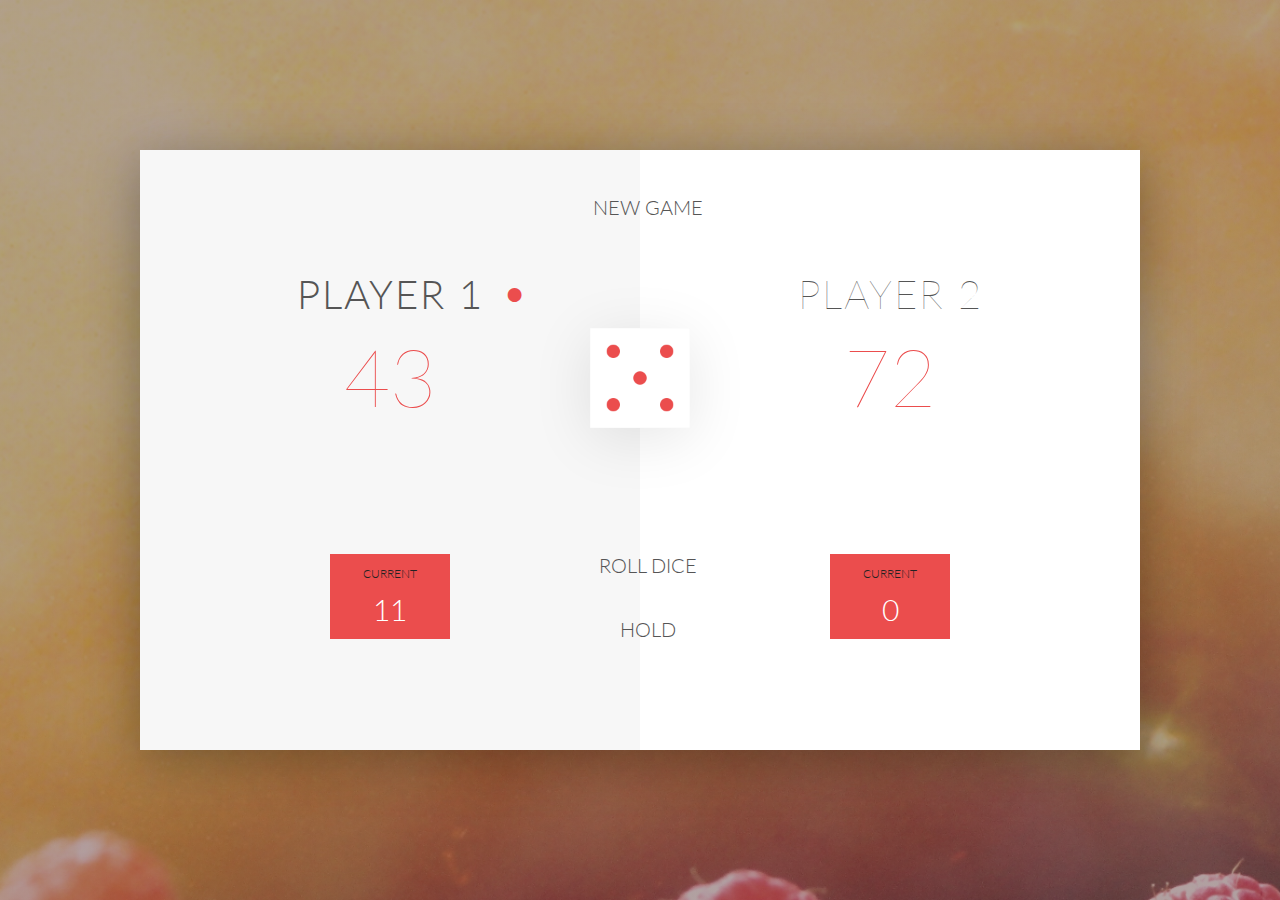
==== completeJavascript/4-DOM-Pig-Game/index.html @ 82f123b0 "Section 4:  The DOM" ====
<!DOCTYPE html>
<html lang="en">
    <head>
        <meta charset="UTF-8">
        <link href="https://fonts.googleapis.com/css?family=Lato:100,300,600" rel="stylesheet" type="text/css">
        <link href="http://code.ionicframework.com/ionicons/2.0.1/css/ionicons.min.css" rel="stylesheet" type="text/css">
        <link type="text/css" rel="stylesheet" href="style.css">
        
        <title>Pig Game</title>
    </head>

    <body>
        <div class="wrapper clearfix">
            <div class="player-0-panel active">
                <div class="player-name" id="name-0">Player 1</div>
                <div class="player-score" id="score-0">43</div>
                <div class="player-current-box">
                    <div class="player-current-label">Current</div>
                    <div class="player-current-score" id="current-0">11</div>
                </div>
            </div>
            
            <div class="player-1-panel">
                <div class="player-name" id="name-1">Player 2</div>
                <div class="player-score" id="score-1">72</div>
                <div class="player-current-box">
                    <div class="player-current-label">Current</div>
                    <div class="player-current-score" id="current-1">0</div>
                </div>
            </div>
            
            <button class="btn-new"><i class="ion-ios-plus-outline"></i>New game</button>
            <button class="btn-roll"><i class="ion-ios-loop"></i>Roll dice</button>
            <button class="btn-hold"><i class="ion-ios-download-outline"></i>Hold</button>
            
            <img src="dice-5.png" alt="Dice" class="dice">
        </div>
        
        <script src="app.js"></script>
    </body>
</html>
---- completeJavascript/4-DOM-Pig-Game/style.css ----
/**********************************************
*** GENERAL
**********************************************/

* {
    margin: 0;
    padding: 0;
    box-sizing: border-box;
    
}

.clearfix::after {
    content: "";
    display: table;
    clear: both;
}

body {
    background-image: linear-gradient(rgba(62, 20, 20, 0.4), rgba(62, 20, 20, 0.4)), url(back.jpg);
    background-size: cover;
    background-position: center;
    font-family: Lato;
    font-weight: 300;
    position: relative;
    height: 100vh;
    color: #555;
}

.wrapper {
    width: 1000px;
    position: absolute;
    top: 50%;
    left: 50%;
    transform: translate(-50%, -50%);
    background-color: #fff;
    box-shadow: 0px 10px 50px rgba(0, 0, 0, 0.3);
    overflow: hidden;
}

.player-0-panel,
.player-1-panel {
    width: 50%;
    float: left;
    height: 600px;
    padding: 100px;
}



/**********************************************
*** PLAYERS
**********************************************/

.player-name {
    font-size: 40px;
    text-align: center;
    text-transform: uppercase;
    letter-spacing: 2px;
    font-weight: 100;
    margin-top: 20px;
    margin-bottom: 10px;
    position: relative;
}

.player-score {
    text-align: center;
    font-size: 80px;
    font-weight: 100;
    color: #EB4D4D;
    margin-bottom: 130px;
}

.active { background-color: #f7f7f7; }
.active .player-name { font-weight: 300; }

.active .player-name::after {
    content: "\2022";
    font-size: 47px;
    position: absolute;
    color: #EB4D4D;
    top: -7px;
    right: 10px;
    
}

.player-current-box {
    background-color: #EB4D4D;
    color: #fff;
    width: 40%;
    margin: 0 auto;
    padding: 12px;
    text-align: center;
}

.player-current-label {
    text-transform: uppercase;
    margin-bottom: 10px;
    font-size: 12px;
    color: #222;
}

.player-current-score {
    font-size: 30px;
}

button {
    position: absolute;
    width: 200px;
    left: 50%;
    transform: translateX(-50%);
    color: #555;
    background: none;
    border: none;
    font-family: Lato;
    font-size: 20px;
    text-transform: uppercase;
    cursor: pointer;
    font-weight: 300;
    transition: background-color 0.3s, color 0.3s;
}

button:hover { font-weight: 600; }
button:hover i { margin-right: 20px; }

button:focus {
    outline: none;
}

i {
    color: #EB4D4D;
    display: inline-block;
    margin-right: 15px;
    font-size: 32px;
    line-height: 1;
    vertical-align: text-top;
    margin-top: -4px;
    transition: margin 0.3s;
}

.btn-new { top: 45px;}
.btn-roll { top: 403px;}
.btn-hold { top: 467px;}

.dice {
    position: absolute;
    left: 50%;
    top: 178px;
    transform: translateX(-50%);
    height: 100px;
    box-shadow: 0px 10px 60px rgba(0, 0, 0, 0.10);
}

.winner { background-color: #f7f7f7; }
.winner .player-name { font-weight: 300; color: #EB4D4D; }
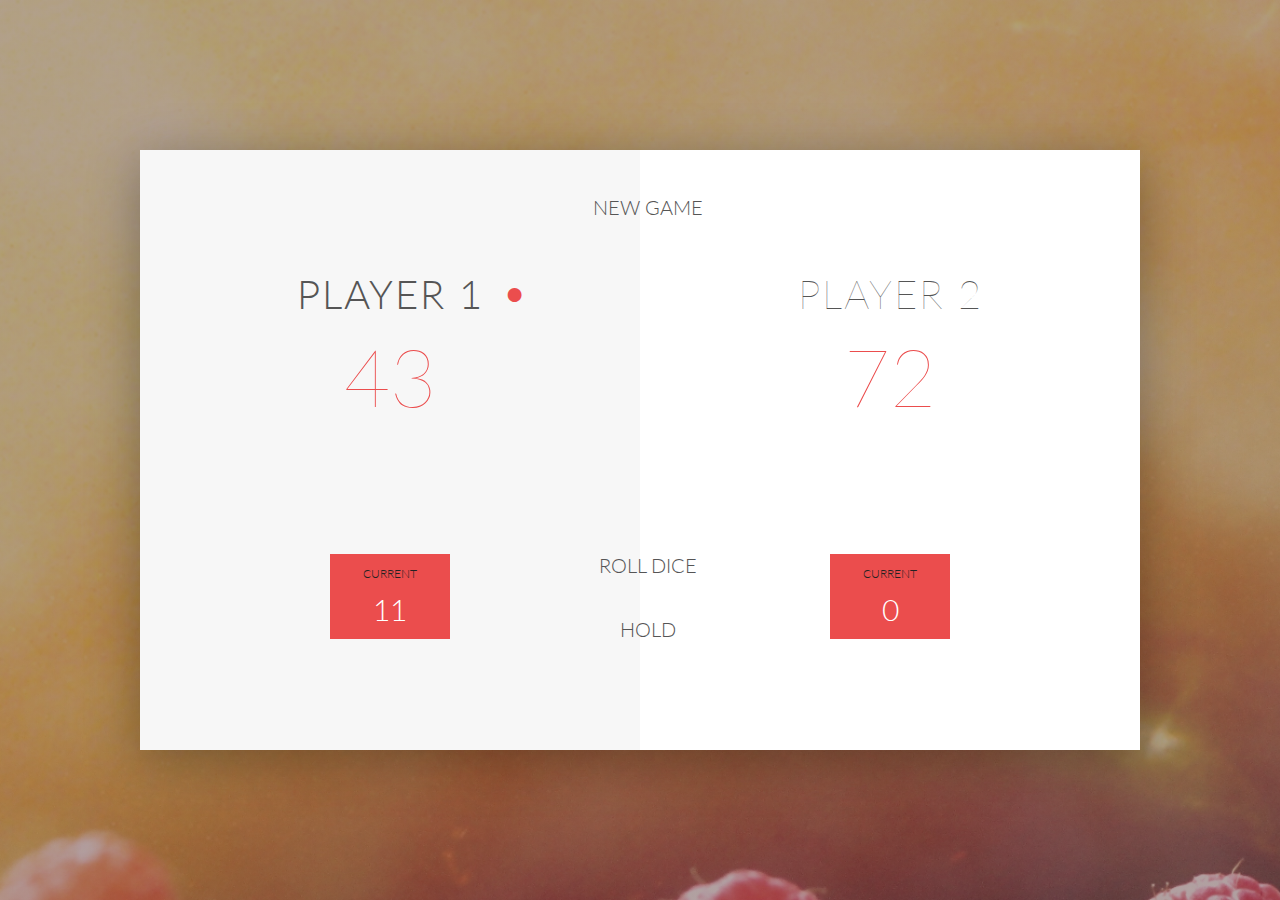
==== commit ac25648a: "adding an event listener, anonymous fx" ====
--- a/completeJavascript/4-DOM-Pig-Game/index.html
+++ b/completeJavascript/4-DOM-Pig-Game/index.html
@@ -33,9 +33,9 @@
             <button class="btn-roll"><i class="ion-ios-loop"></i>Roll dice</button>
             <button class="btn-hold"><i class="ion-ios-download-outline"></i>Hold</button>
             
-            <img src="dice-5.png" alt="Dice" class="dice">
+            <img id="dice-img" src="dice-5.png" alt="Dice" class="dice">
         </div>
         
         <script src="app.js"></script>
     </body>
-</html>+</html>
--- a/completeJavascript/4-DOM-Pig-Game/style.css
+++ b/completeJavascript/4-DOM-Pig-Game/style.css
@@ -151,4 +151,4 @@
 }
 
 .winner { background-color: #f7f7f7; }
-.winner .player-name { font-weight: 300; color: #EB4D4D; }+.winner .player-name { font-weight: 300; color: #EB4D4D; }
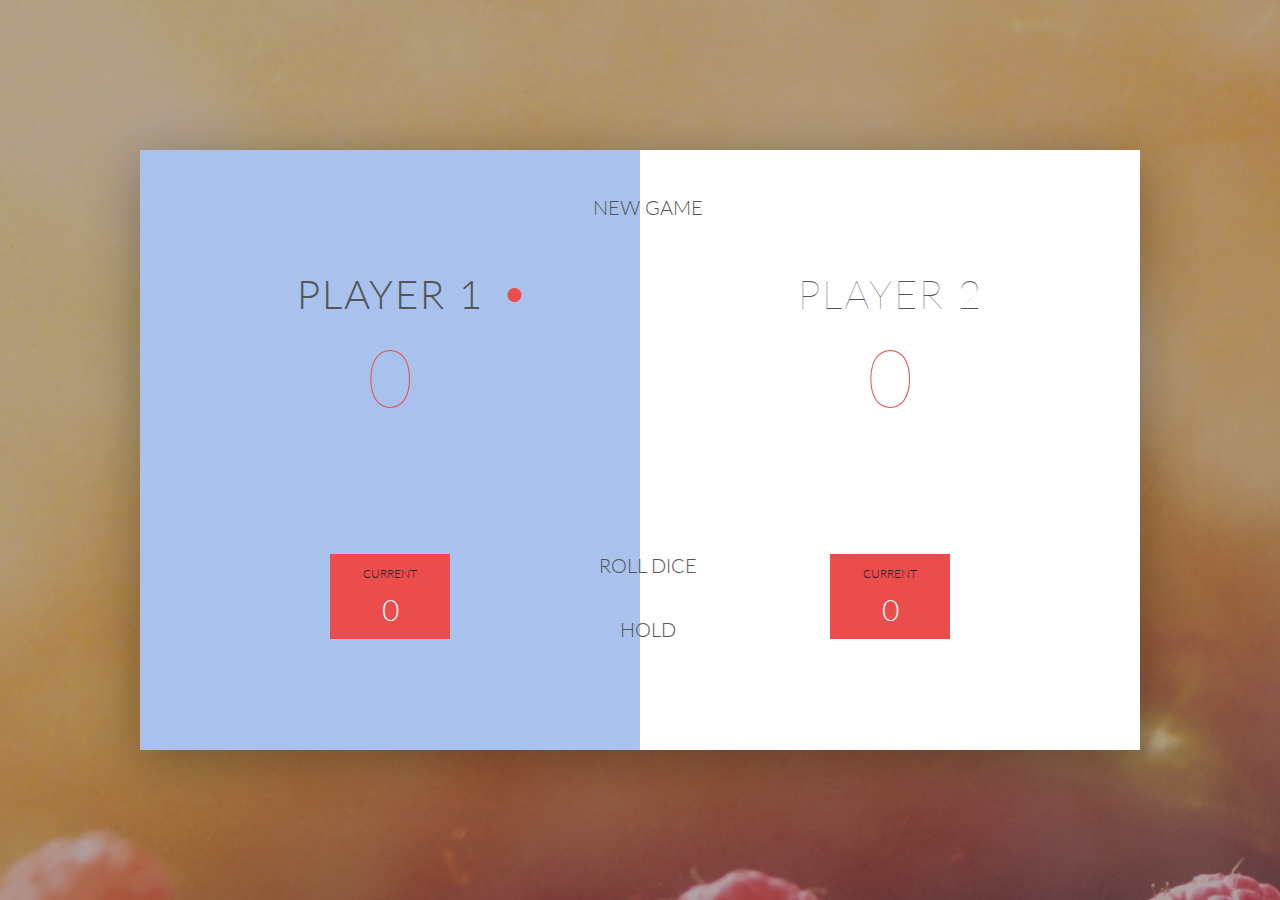
==== commit 5e79f3f8: "End of Game calculation works, buttons don't get disabled though" ====
--- a/completeJavascript/4-DOM-Pig-Game/index.html
+++ b/completeJavascript/4-DOM-Pig-Game/index.html
@@ -11,7 +11,7 @@
 
     <body>
         <div class="wrapper clearfix">
-            <div class="player-0-panel active">
+            <div class="player-0-panel active" id="player-0-panel">
                 <div class="player-name" id="name-0">Player 1</div>
                 <div class="player-score" id="score-0">43</div>
                 <div class="player-current-box">
@@ -20,7 +20,7 @@
                 </div>
             </div>
             
-            <div class="player-1-panel">
+            <div class="player-1-panel" id="player-1-panel">
                 <div class="player-name" id="name-1">Player 2</div>
                 <div class="player-score" id="score-1">72</div>
                 <div class="player-current-box">
--- a/completeJavascript/4-DOM-Pig-Game/style.css
+++ b/completeJavascript/4-DOM-Pig-Game/style.css
@@ -70,7 +70,7 @@
     margin-bottom: 130px;
 }
 
-.active { background-color: #f7f7f7; }
+.active { background-color: #a8c2ed; }
 .active .player-name { font-weight: 300; }
 
 .active .player-name::after {
